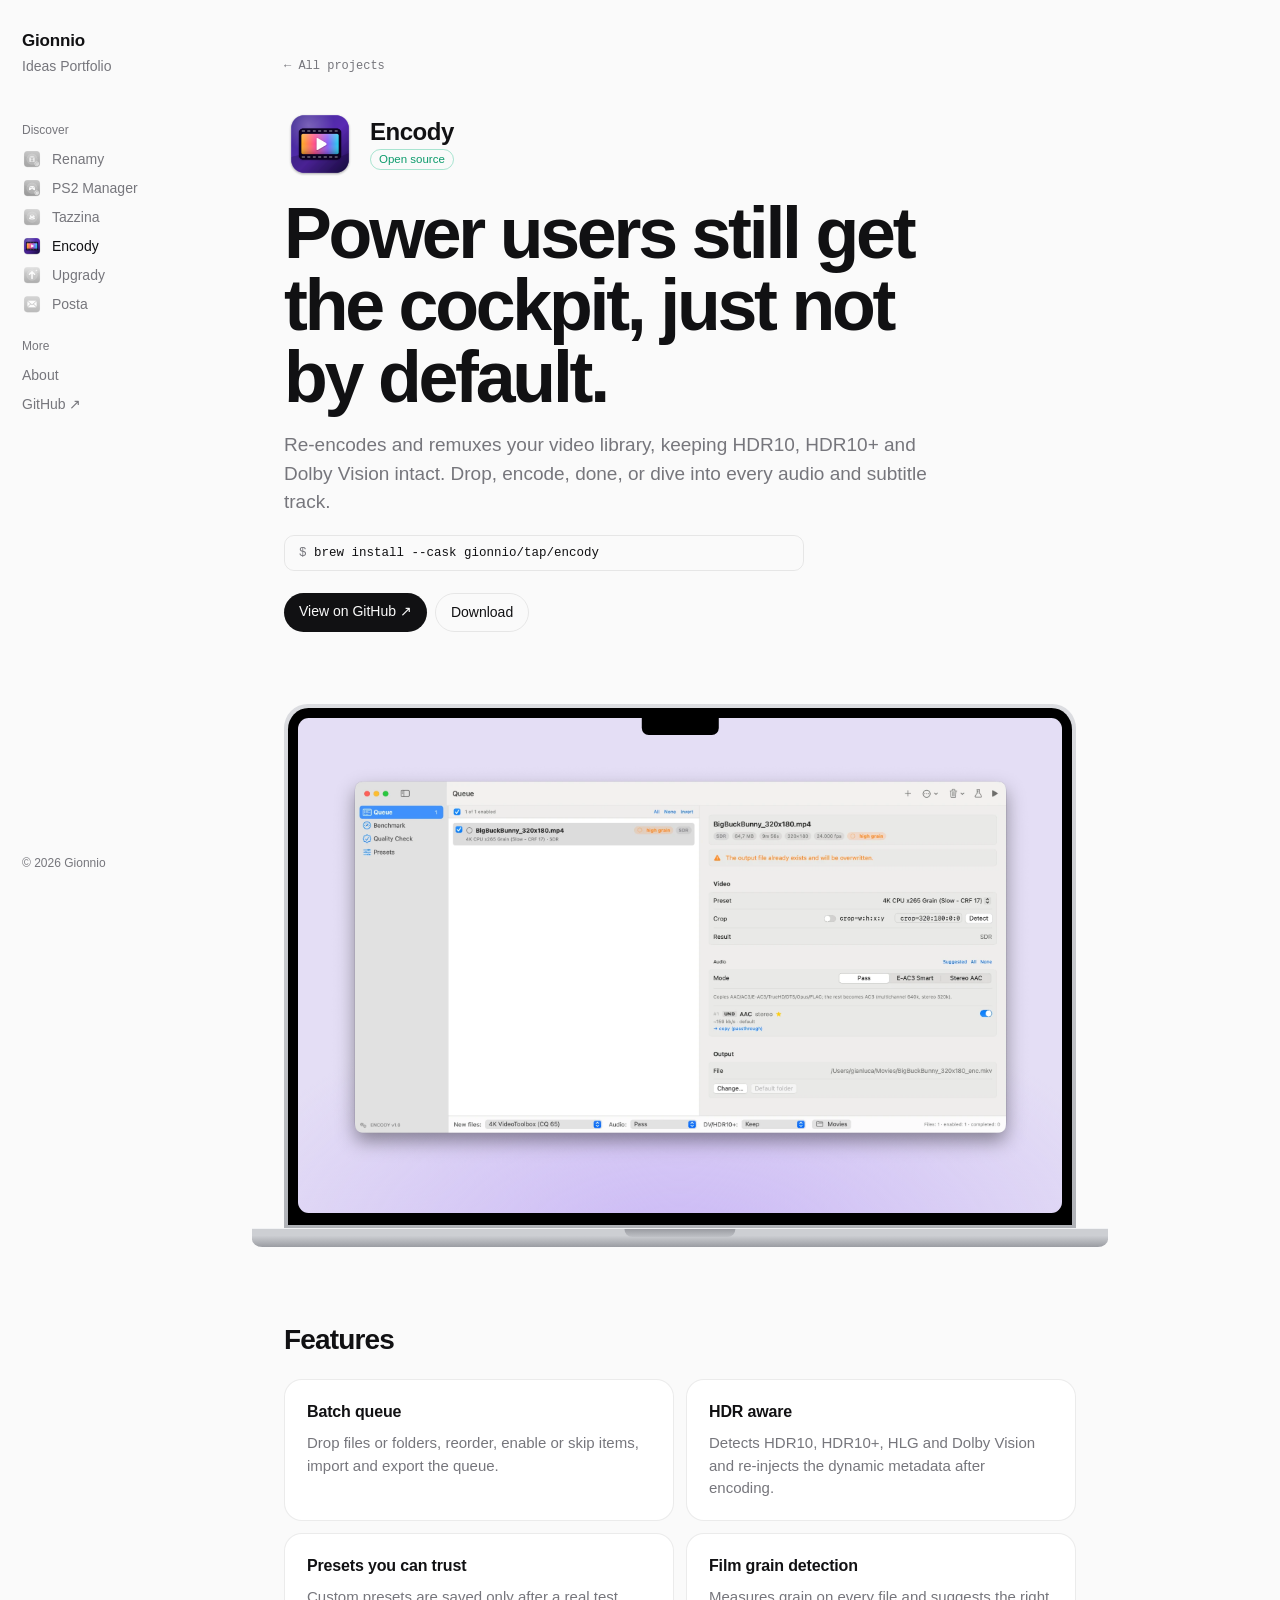
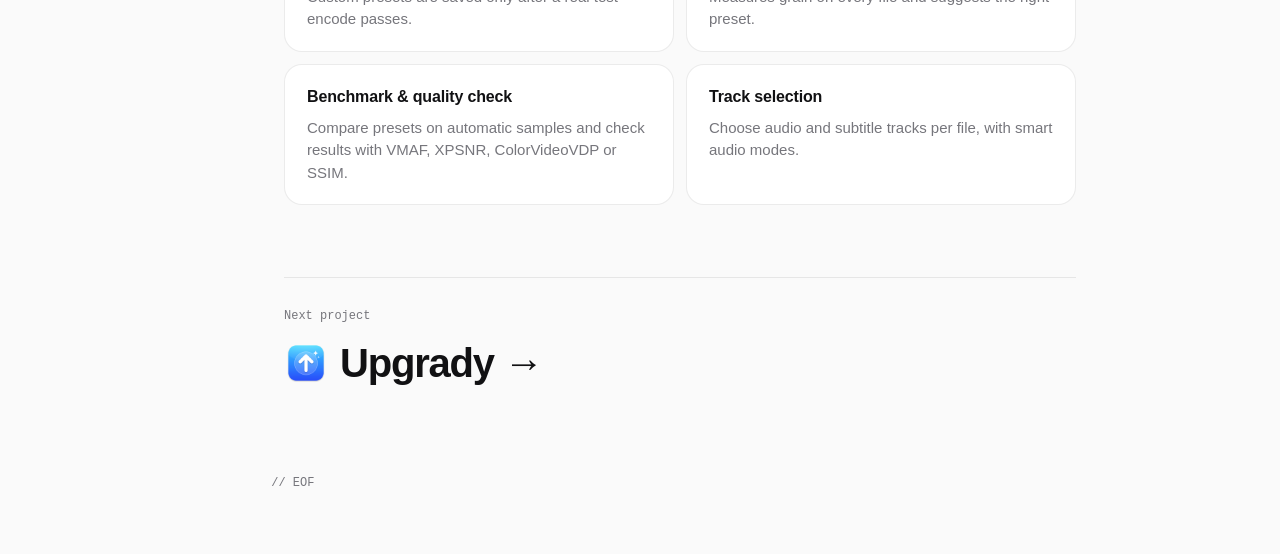
==== encody/index.html @ 3669c938 "Update site content" ====
<!doctype html>
<!-- generated by tools/editor.py: project page -->
<html lang="en">
<head>
  <meta charset="utf-8">
  <meta name="viewport" content="width=device-width, initial-scale=1">
  <base href="../">
  <title>Encody — Gionnio</title>
  <meta name="description" content="Power users still get the cockpit, just not by default.">
  <meta property="og:title" content="Encody — Gionnio">
  <meta property="og:description" content="Power users still get the cockpit, just not by default.">
  <link rel="stylesheet" href="style.css">
</head>
<body data-project="encody">
  <aside class="sidebar" id="sidebar"></aside>
  <main id="top"></main>
  <script src="main.js"></script>
</body>
</html>
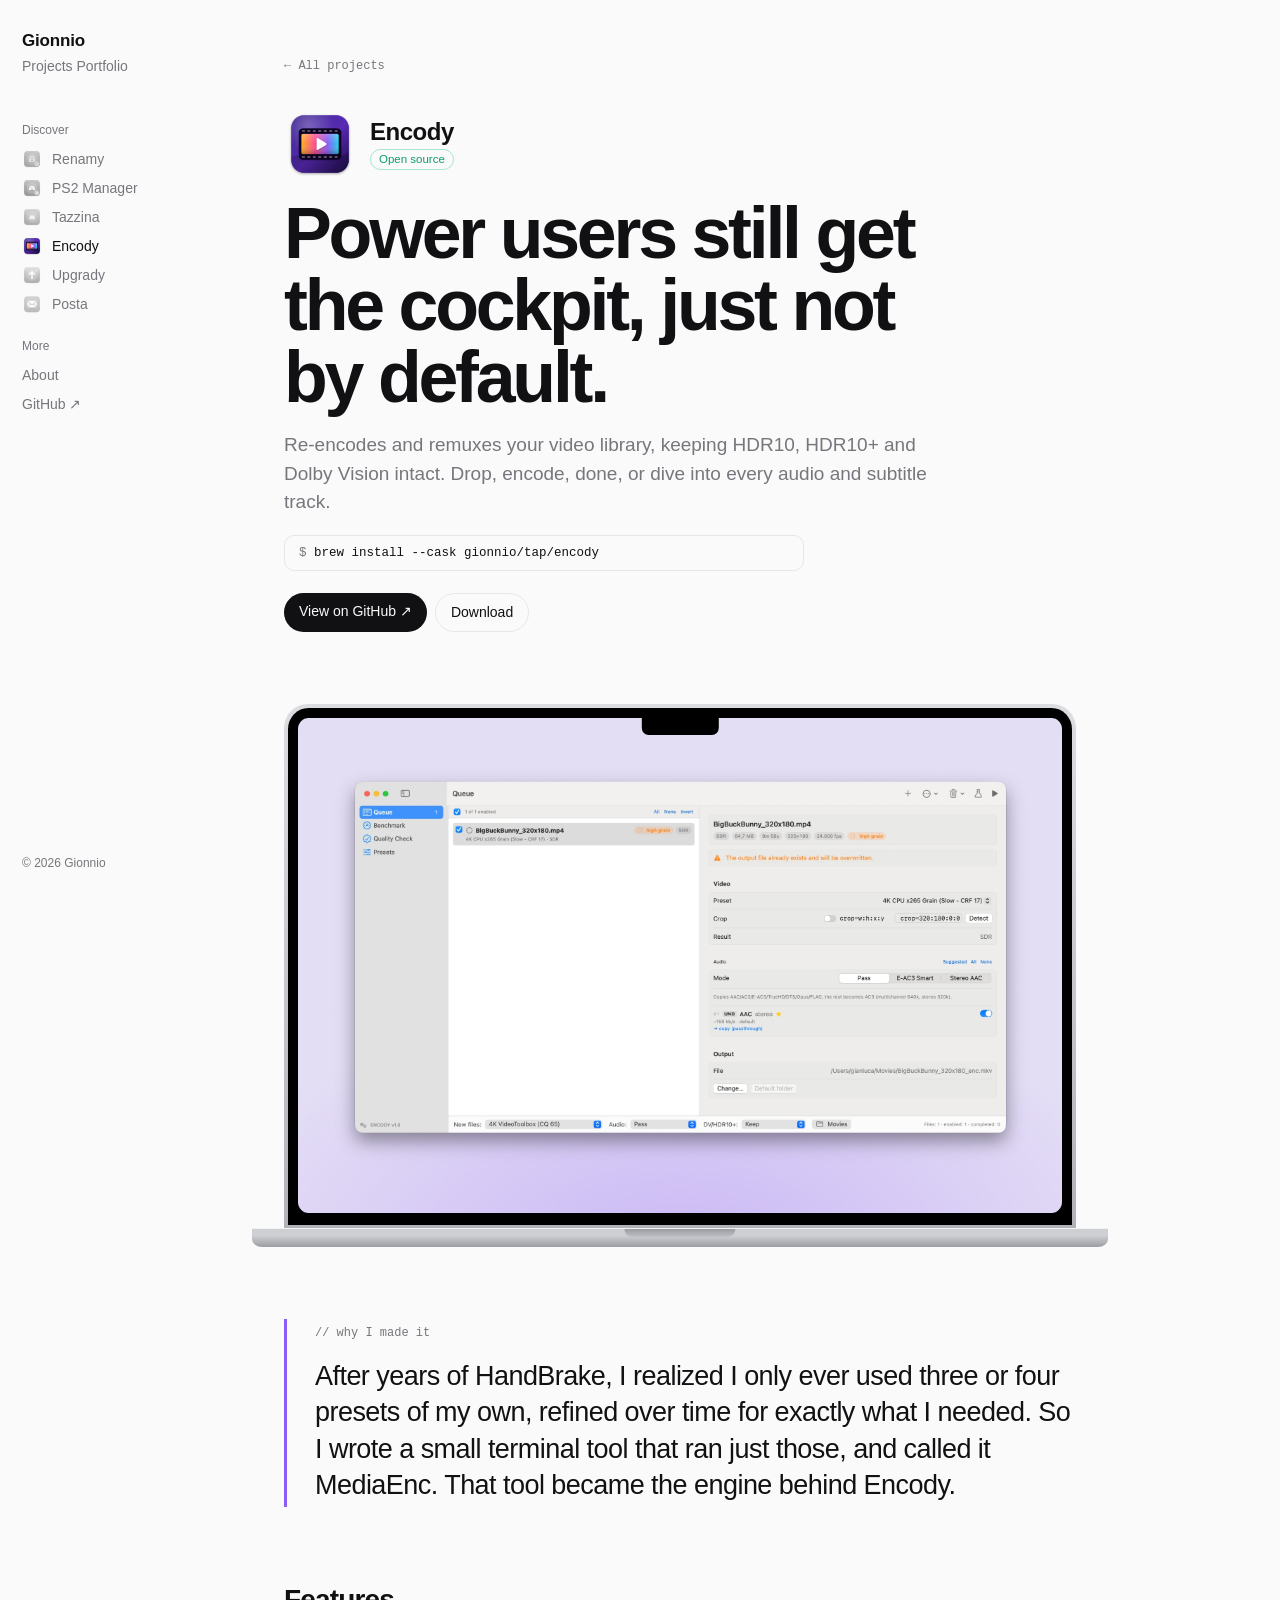
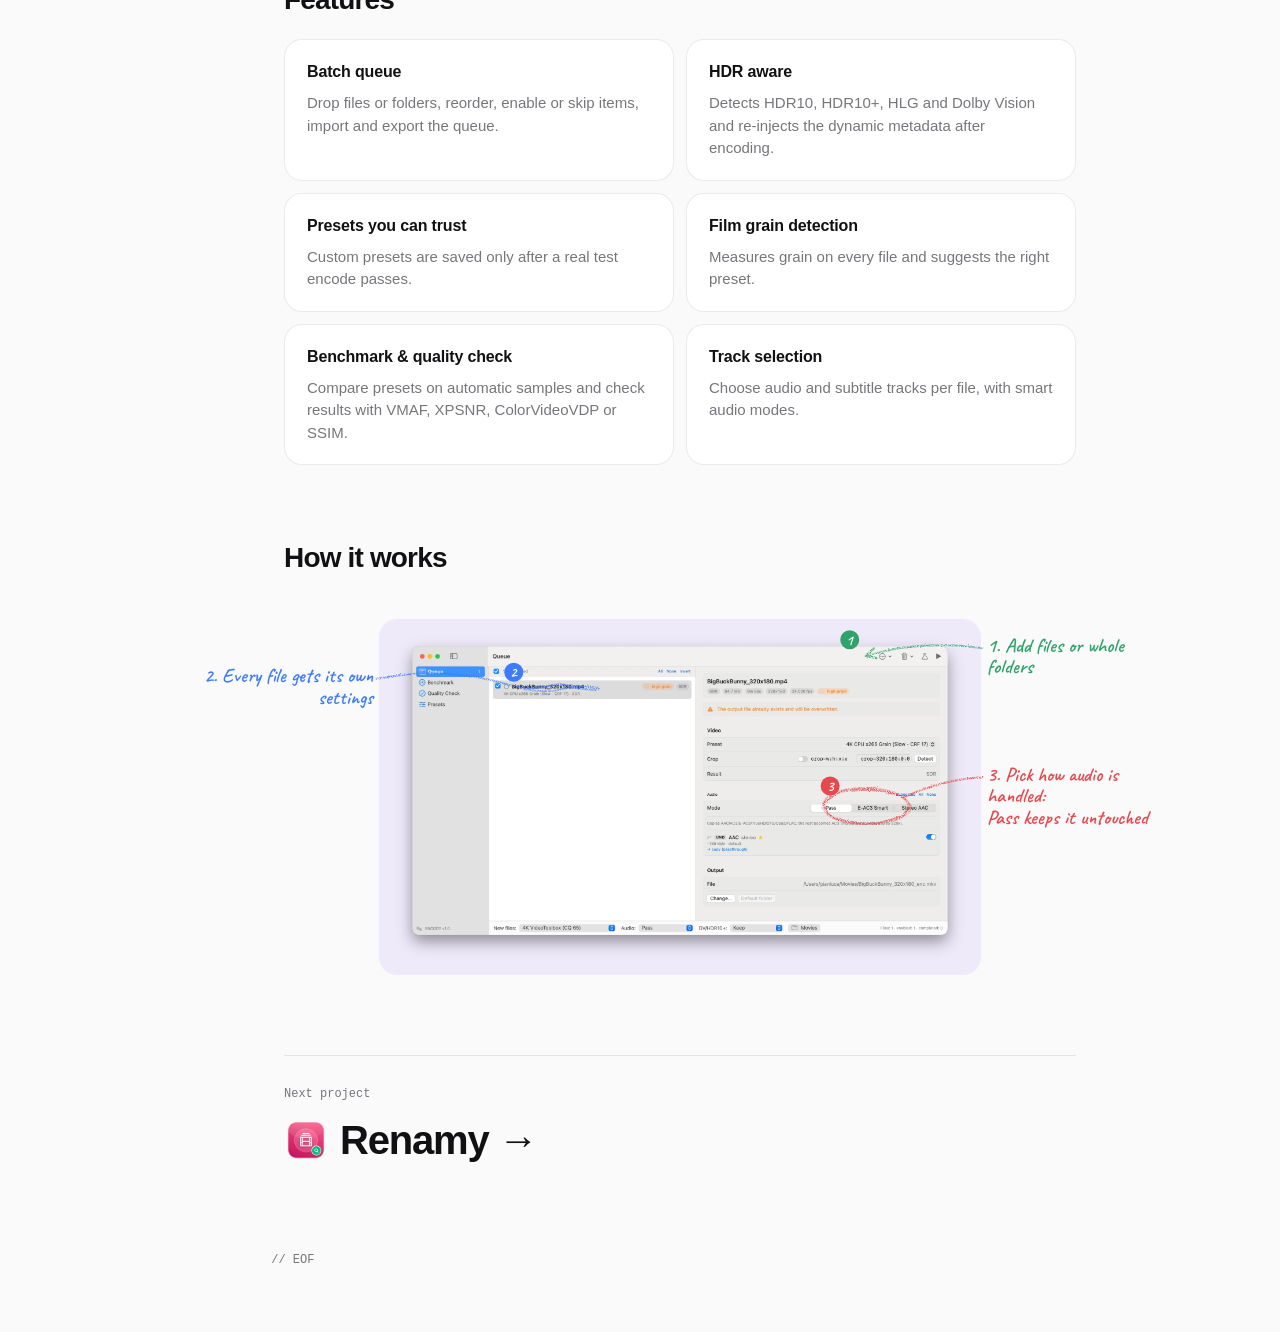
==== commit 3aae5a8f: "Update site content" ====
--- a/encody/index.html
+++ b/encody/index.html
@@ -14,6 +14,7 @@
 <body data-project="encody">
   <aside class="sidebar" id="sidebar"></aside>
   <main id="top"></main>
+  <script src="sketch.js"></script>
   <script src="main.js"></script>
 </body>
 </html>
